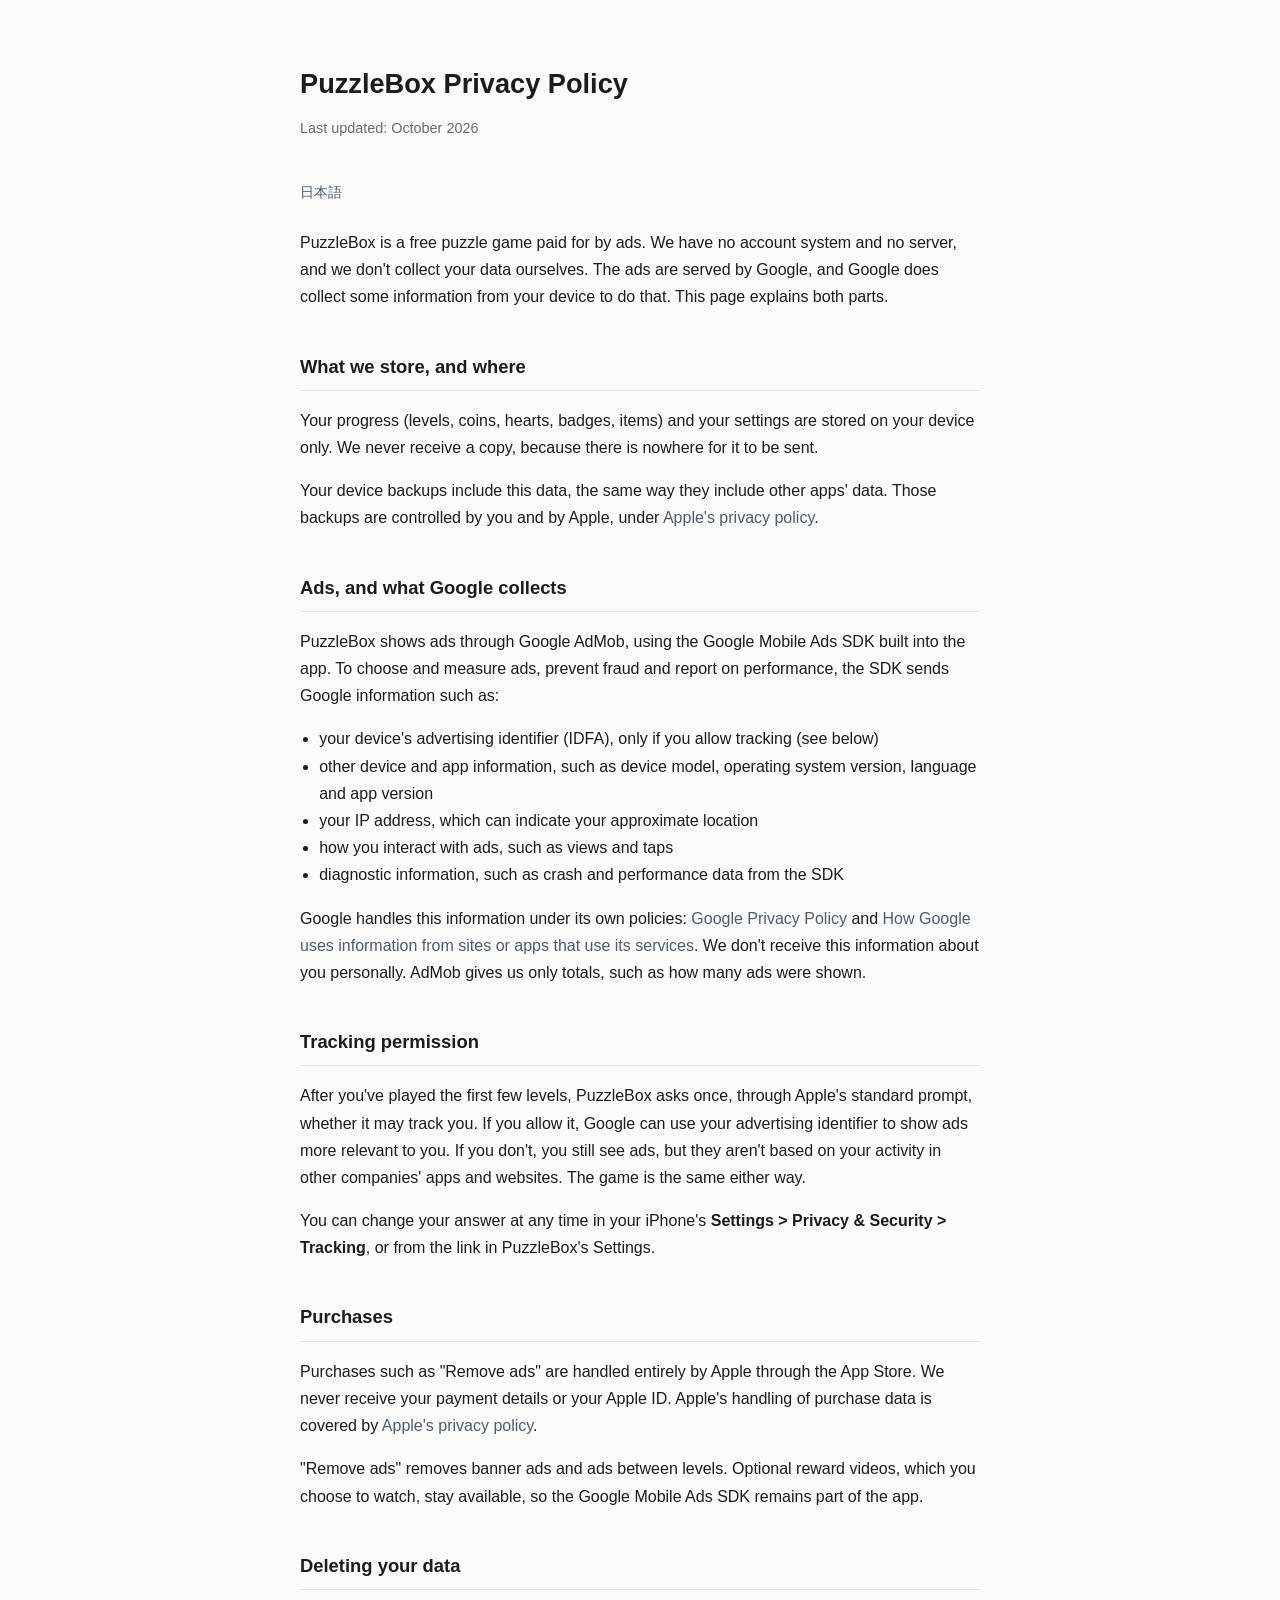
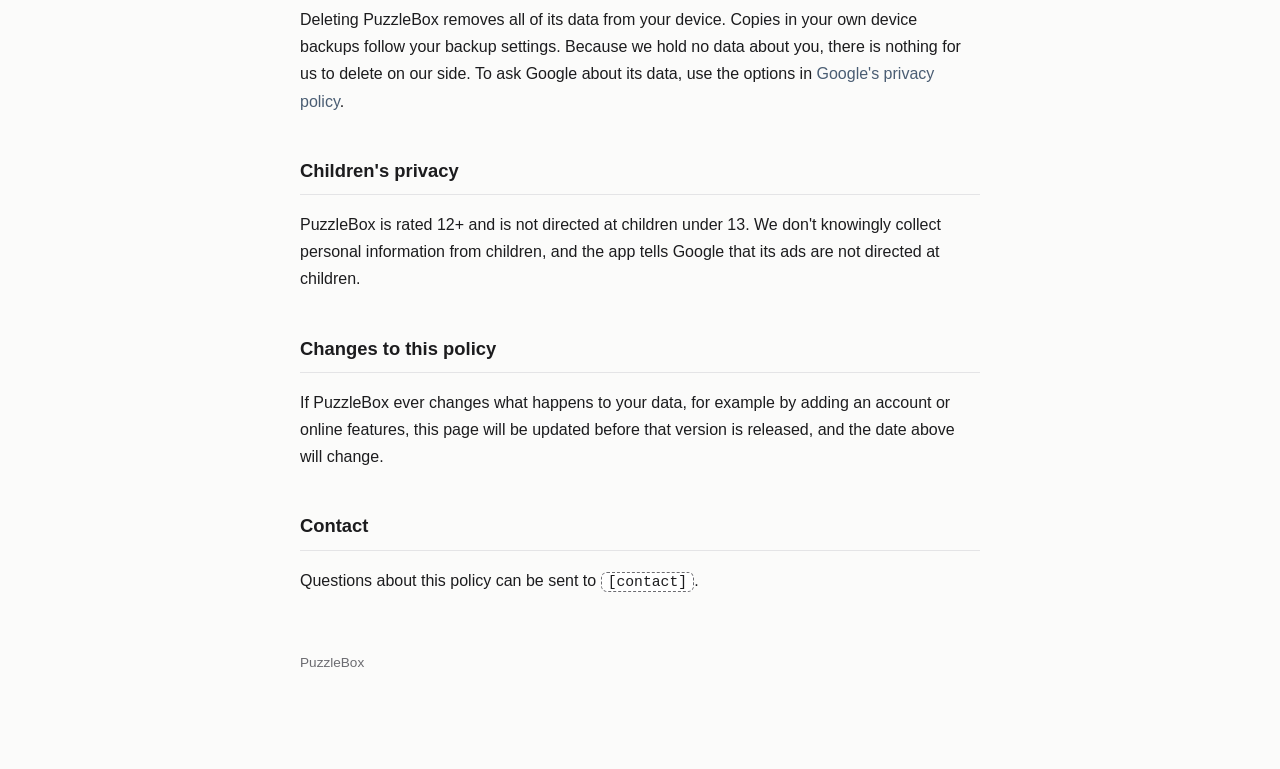
==== apps/puzzlebox/privacy/index.html @ b9b8f5e3 "puzzlebox privacy page Co-Authored-By: Claude Opus 5.5 <noreply@anthropic.com>" ====
<!doctype html>
<html lang="en">
<head>
<meta charset="utf-8">
<meta name="viewport" content="width=device-width, initial-scale=1">
<title>PuzzleBox Privacy Policy</title>
<link rel="stylesheet" href="/assets/site.css">
</head>
<body>
<main>
  <h1>PuzzleBox Privacy Policy</h1>
  <p class="updated">Last updated: October 2026</p>
  <p class="lang"><a href="ja/" lang="ja">日本語</a></p>

  <p>
    PuzzleBox is a free puzzle game paid for by ads. We have no account system
    and no server, and we don't collect your data ourselves. The ads are served
    by Google, and Google does collect some information from your device to do
    that. This page explains both parts.
  </p>

  <h2>What we store, and where</h2>
  <p>
    Your progress (levels, coins, hearts, badges, items) and your settings are
    stored on your device only. We never receive a copy, because there is
    nowhere for it to be sent.
  </p>
  <p>
    Your device backups include this data, the same way they include other
    apps' data. Those backups are controlled by you and by Apple, under
    <a href="https://www.apple.com/legal/privacy/" target="_blank" rel="noopener">Apple's privacy policy</a>.
  </p>

  <h2>Ads, and what Google collects</h2>
  <p>
    PuzzleBox shows ads through Google AdMob, using the Google Mobile Ads SDK
    built into the app. To choose and measure ads, prevent fraud and report
    on performance, the SDK sends Google information such as:
  </p>
  <ul>
    <li>your device's advertising identifier (IDFA), only if you allow tracking (see below)</li>
    <li>other device and app information, such as device model, operating system version, language and app version</li>
    <li>your IP address, which can indicate your approximate location</li>
    <li>how you interact with ads, such as views and taps</li>
    <li>diagnostic information, such as crash and performance data from the SDK</li>
  </ul>
  <p>
    Google handles this information under its own policies:
    <a href="https://policies.google.com/privacy" target="_blank" rel="noopener">Google Privacy Policy</a> and
    <a href="https://policies.google.com/technologies/partner-sites" target="_blank" rel="noopener">How Google uses information from sites or apps that use its services</a>.
    We don't receive this information about you personally. AdMob gives us
    only totals, such as how many ads were shown.
  </p>

  <h2>Tracking permission</h2>
  <p>
    After you've played the first few levels, PuzzleBox asks once, through
    Apple's standard prompt, whether it may track you. If you allow it, Google
    can use your advertising identifier to show ads more relevant to you. If you
    don't, you still see ads, but they aren't based on your activity in other
    companies' apps and websites. The game is the same either way.
  </p>
  <p>
    You can change your answer at any time in your iPhone's
    <strong>Settings &gt; Privacy &amp; Security &gt; Tracking</strong>, or from
    the link in PuzzleBox's Settings.
  </p>

  <h2>Purchases</h2>
  <p>
    Purchases such as "Remove ads" are handled entirely by Apple through the
    App Store. We never receive your payment details or your Apple ID. Apple's
    handling of purchase data is covered by
    <a href="https://www.apple.com/legal/privacy/" target="_blank" rel="noopener">Apple's privacy policy</a>.
  </p>
  <p>
    "Remove ads" removes banner ads and ads between levels. Optional reward
    videos, which you choose to watch, stay available, so the Google Mobile Ads
    SDK remains part of the app.
  </p>

  <h2>Deleting your data</h2>
  <p>
    Deleting PuzzleBox removes all of its data from your device. Copies in your
    own device backups follow your backup settings. Because we hold no data
    about you, there is nothing for us to delete on our side. To ask Google
    about its data, use the options in
    <a href="https://policies.google.com/privacy" target="_blank" rel="noopener">Google's privacy policy</a>.
  </p>

  <h2>Children's privacy</h2>
  <p>
    PuzzleBox is rated 12+ and is not directed at children under 13. We don't
    knowingly collect personal information from children, and the app tells
    Google that its ads are not directed at children.
  </p>

  <h2>Changes to this policy</h2>
  <p>
    If PuzzleBox ever changes what happens to your data, for example by adding
    an account or online features, this page will be updated before that
    version is released, and the date above will change.
  </p>

  <h2>Contact</h2>
  <p>
    Questions about this policy can be sent to
    <span class="placeholder">[contact]</span>.
  </p>

  <footer>PuzzleBox</footer>
</main>
</body>
</html>
---- assets/site.css ----
:root {
  color-scheme: light dark;
  --bg: #fbfbfa;
  --fg: #1c1c1e;
  --muted: #6b6b70;
  --accent: #4a5d73;
  --rule: #e4e4e6;
  --card: #ffffff;
}
@media (prefers-color-scheme: dark) {
  :root {
    --bg: #121214;
    --fg: #ececee;
    --muted: #9a9aa0;
    --accent: #a9bbd0;
    --rule: #2a2a2d;
    --card: #1a1a1d;
  }
}
* { box-sizing: border-box; }
body {
  margin: 0;
  background: var(--bg);
  color: var(--fg);
  font: 16px/1.7 -apple-system, BlinkMacSystemFont, "Hiragino Sans", "Hiragino Kaku Gothic ProN", "Segoe UI", Roboto, "Noto Sans JP", Helvetica, Arial, sans-serif;
  padding: 48px 20px 96px;
}
main { max-width: 680px; margin: 0 auto; }
h1 { font-size: 1.7rem; line-height: 1.3; margin-bottom: 4px; }
.updated { color: var(--muted); font-size: 0.9rem; margin-bottom: 40px; }
.lang { font-size: 0.9rem; margin-bottom: 24px; }
h2 {
  font-size: 1.15rem;
  margin-top: 40px;
  margin-bottom: 12px;
  padding-bottom: 8px;
  border-bottom: 1px solid var(--rule);
}
ul { padding-left: 1.2em; }
a { color: var(--accent); text-decoration: none; }
a:hover { text-decoration: underline; }
.placeholder {
  background: var(--card);
  border: 1px dashed var(--muted);
  border-radius: 6px;
  padding: 1px 6px;
  font-family: ui-monospace, SFMono-Regular, Menlo, monospace;
  font-size: 0.92em;
}
table { width: 100%; border-collapse: collapse; margin-top: 8px; }
th, td {
  text-align: left;
  vertical-align: top;
  padding: 12px 8px;
  border-bottom: 1px solid var(--rule);
}
th { width: 32%; font-weight: 600; }
@media (max-width: 520px) {
  th, td { display: block; width: 100%; padding: 4px 0; }
  th { padding-top: 14px; border-bottom: none; }
  td { padding-bottom: 14px; }
}
footer { margin-top: 56px; color: var(--muted); font-size: 0.85rem; }
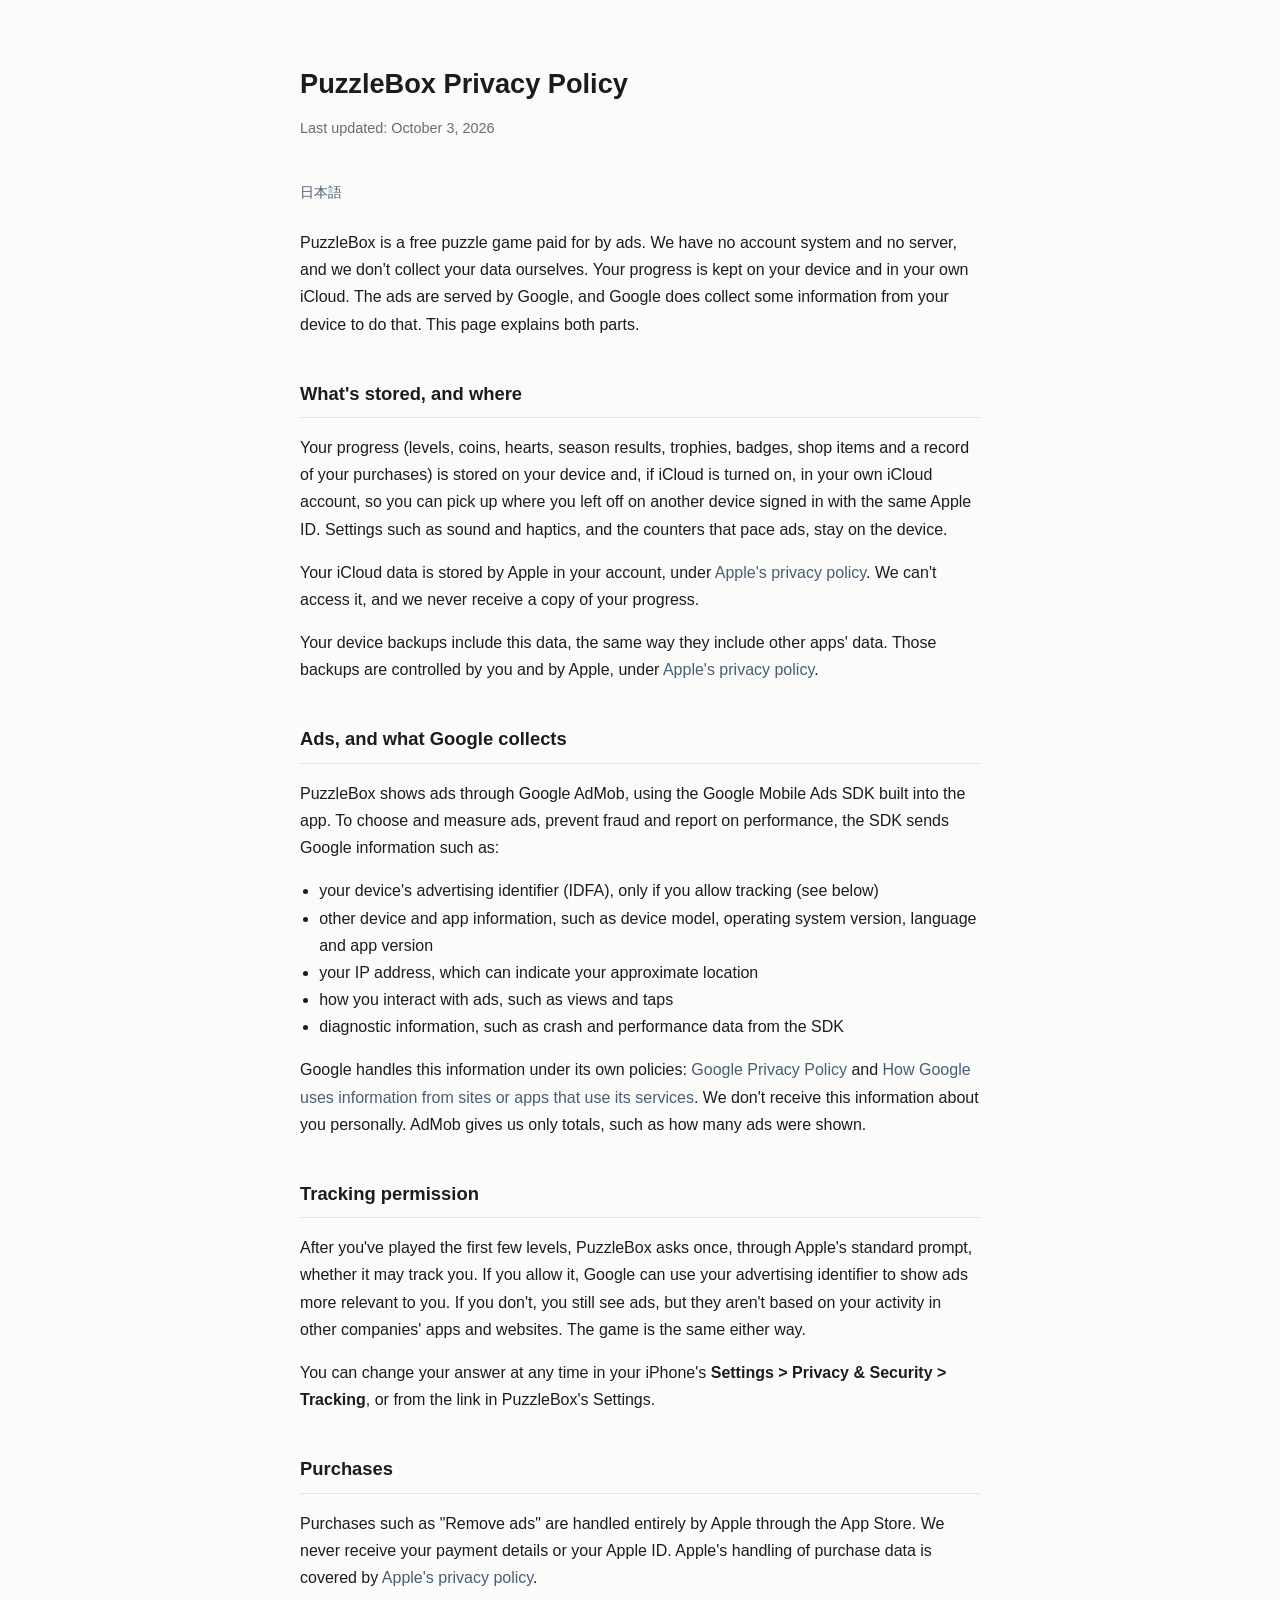
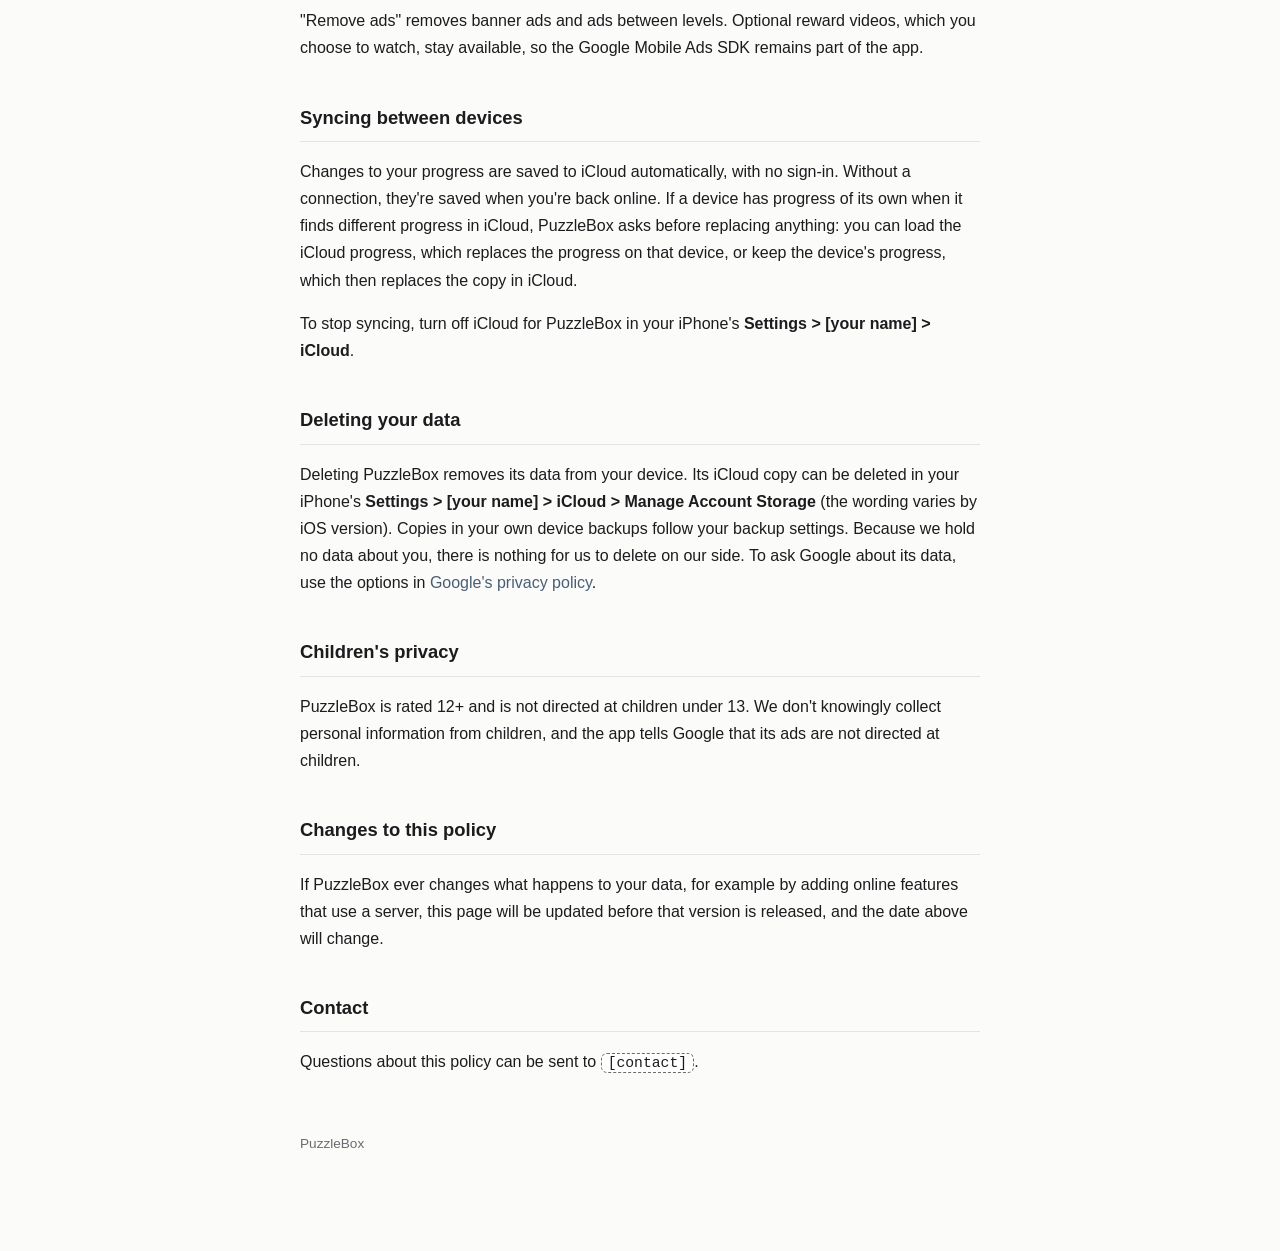
==== commit 76b470e5: "puzzlebox privacy: iCloud sync Co-Authored-By: Claude Opus 5.5 <noreply@anthropic.com>" ====
--- a/apps/puzzlebox/privacy/index.html
+++ b/apps/puzzlebox/privacy/index.html
@@ -9,21 +9,30 @@
 <body>
 <main>
   <h1>PuzzleBox Privacy Policy</h1>
-  <p class="updated">Last updated: October 2026</p>
+  <p class="updated">Last updated: October 3, 2026</p>
   <p class="lang"><a href="ja/" lang="ja">日本語</a></p>
 
   <p>
     PuzzleBox is a free puzzle game paid for by ads. We have no account system
-    and no server, and we don't collect your data ourselves. The ads are served
+    and no server, and we don't collect your data ourselves. Your progress is
+    kept on your device and in your own iCloud. The ads are served
     by Google, and Google does collect some information from your device to do
     that. This page explains both parts.
   </p>
 
-  <h2>What we store, and where</h2>
+  <h2>What's stored, and where</h2>
   <p>
-    Your progress (levels, coins, hearts, badges, items) and your settings are
-    stored on your device only. We never receive a copy, because there is
-    nowhere for it to be sent.
+    Your progress (levels, coins, hearts, season results, trophies, badges,
+    shop items and a record of your purchases) is stored on your device and,
+    if iCloud is turned on, in your own iCloud account, so you can pick up
+    where you left off on another device signed in with the same Apple ID.
+    Settings such as sound and haptics, and the counters that pace ads, stay
+    on the device.
+  </p>
+  <p>
+    Your iCloud data is stored by Apple in your account, under
+    <a href="https://www.apple.com/legal/privacy/" target="_blank" rel="noopener">Apple's privacy policy</a>.
+    We can't access it, and we never receive a copy of your progress.
   </p>
   <p>
     Your device backups include this data, the same way they include other
@@ -79,10 +88,26 @@
     SDK remains part of the app.
   </p>
 
+  <h2>Syncing between devices</h2>
+  <p>
+    Changes to your progress are saved to iCloud automatically, with no
+    sign-in. Without a connection, they're saved when you're back online. If
+    a device has progress of its own when it finds different progress in
+    iCloud, PuzzleBox asks before replacing anything: you can load the iCloud
+    progress, which replaces the progress on that device, or keep the
+    device's progress, which then replaces the copy in iCloud.
+  </p>
+  <p>
+    To stop syncing, turn off iCloud for PuzzleBox in your iPhone's
+    <strong>Settings &gt; [your name] &gt; iCloud</strong>.
+  </p>
+
   <h2>Deleting your data</h2>
   <p>
-    Deleting PuzzleBox removes all of its data from your device. Copies in your
-    own device backups follow your backup settings. Because we hold no data
+    Deleting PuzzleBox removes its data from your device. Its iCloud copy can
+    be deleted in your iPhone's <strong>Settings &gt; [your name] &gt; iCloud
+    &gt; Manage Account Storage</strong> (the wording varies by iOS version).
+    Copies in your own device backups follow your backup settings. Because we hold no data
     about you, there is nothing for us to delete on our side. To ask Google
     about its data, use the options in
     <a href="https://policies.google.com/privacy" target="_blank" rel="noopener">Google's privacy policy</a>.
@@ -98,7 +123,7 @@
   <h2>Changes to this policy</h2>
   <p>
     If PuzzleBox ever changes what happens to your data, for example by adding
-    an account or online features, this page will be updated before that
+    online features that use a server, this page will be updated before that
     version is released, and the date above will change.
   </p>
 
